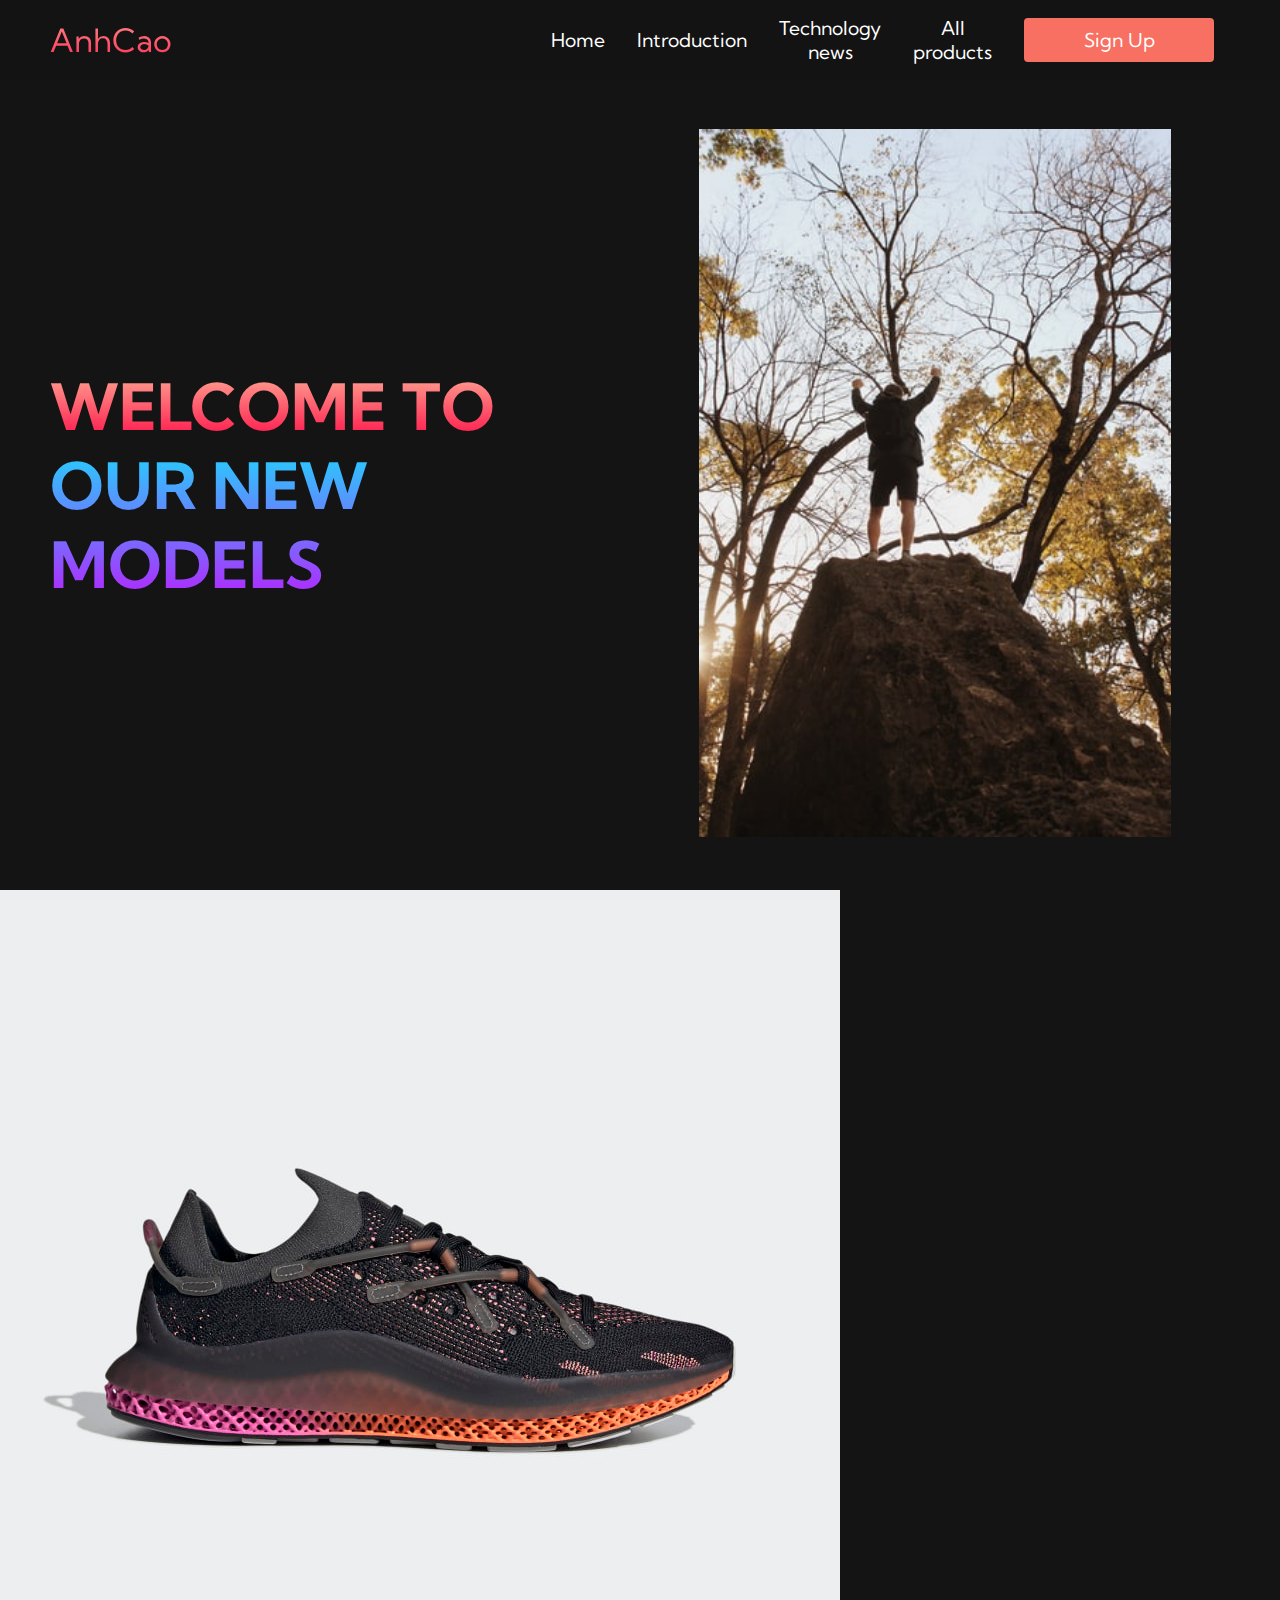
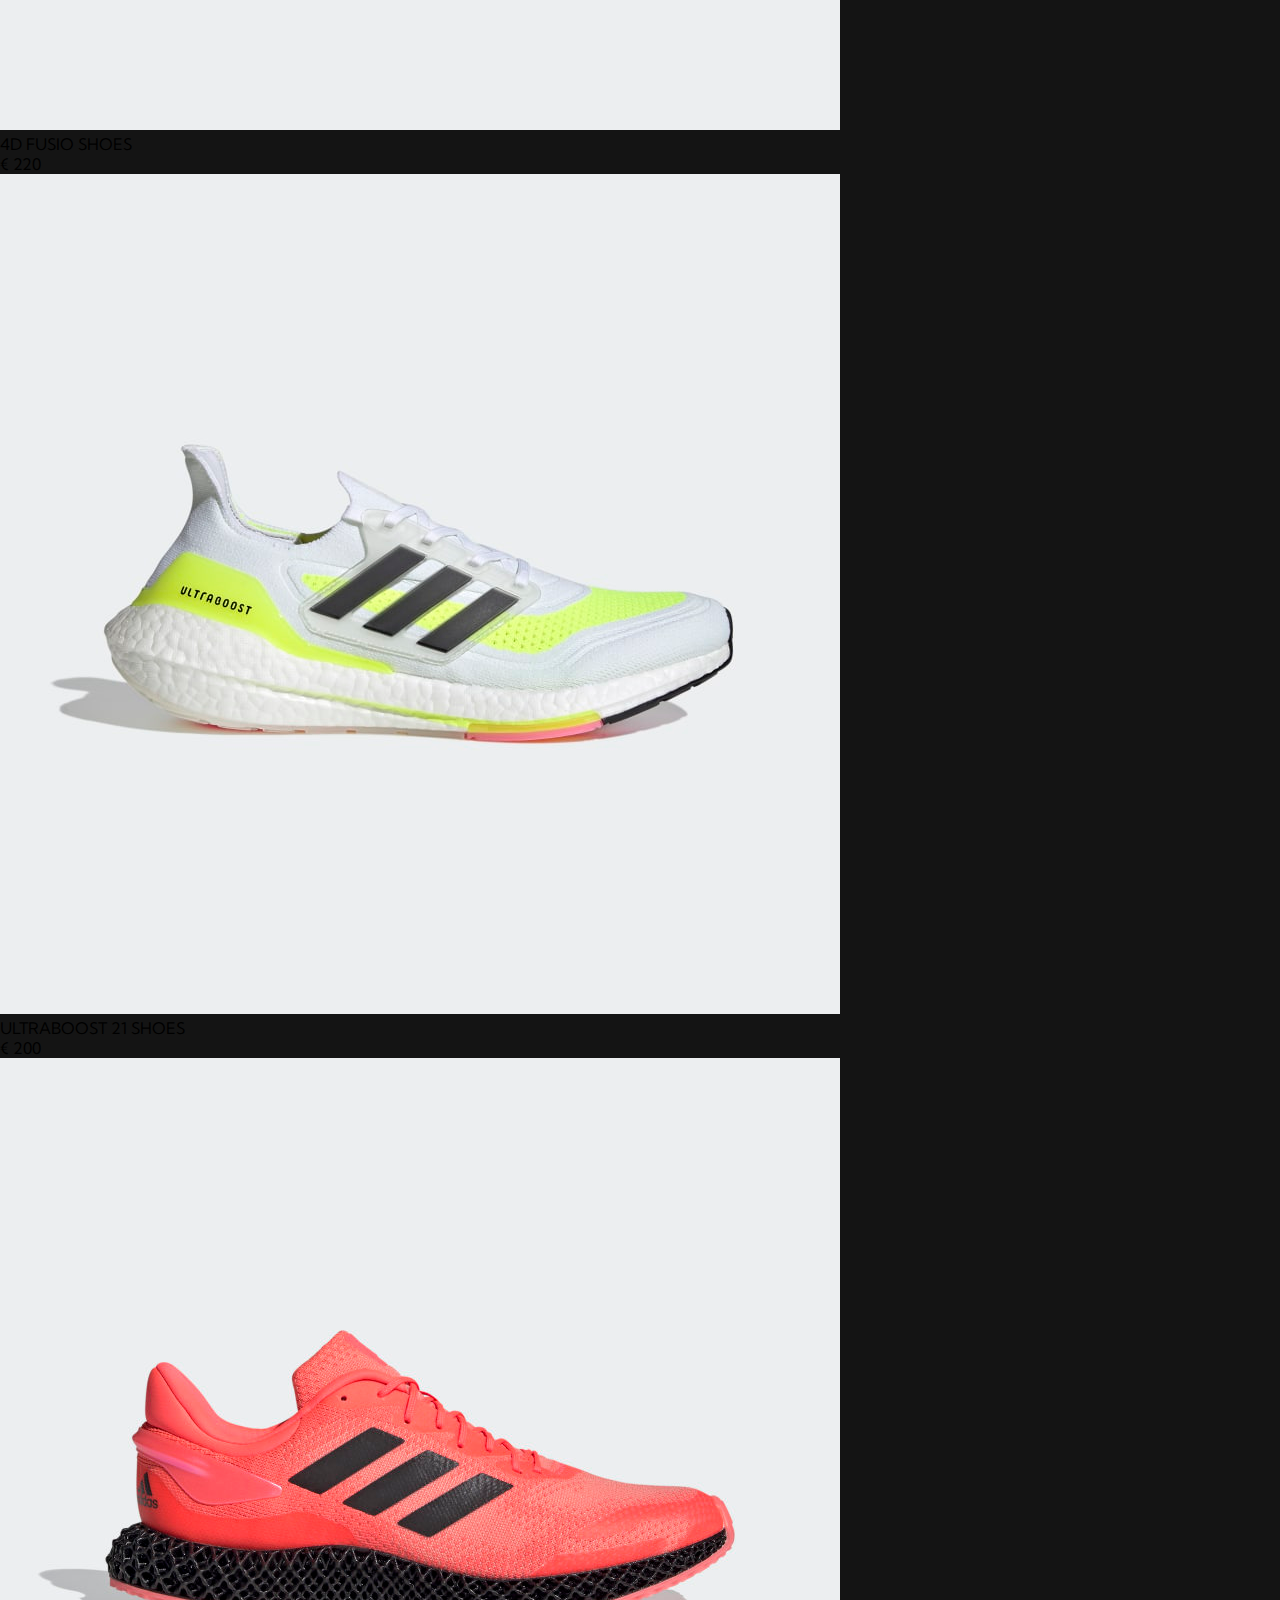
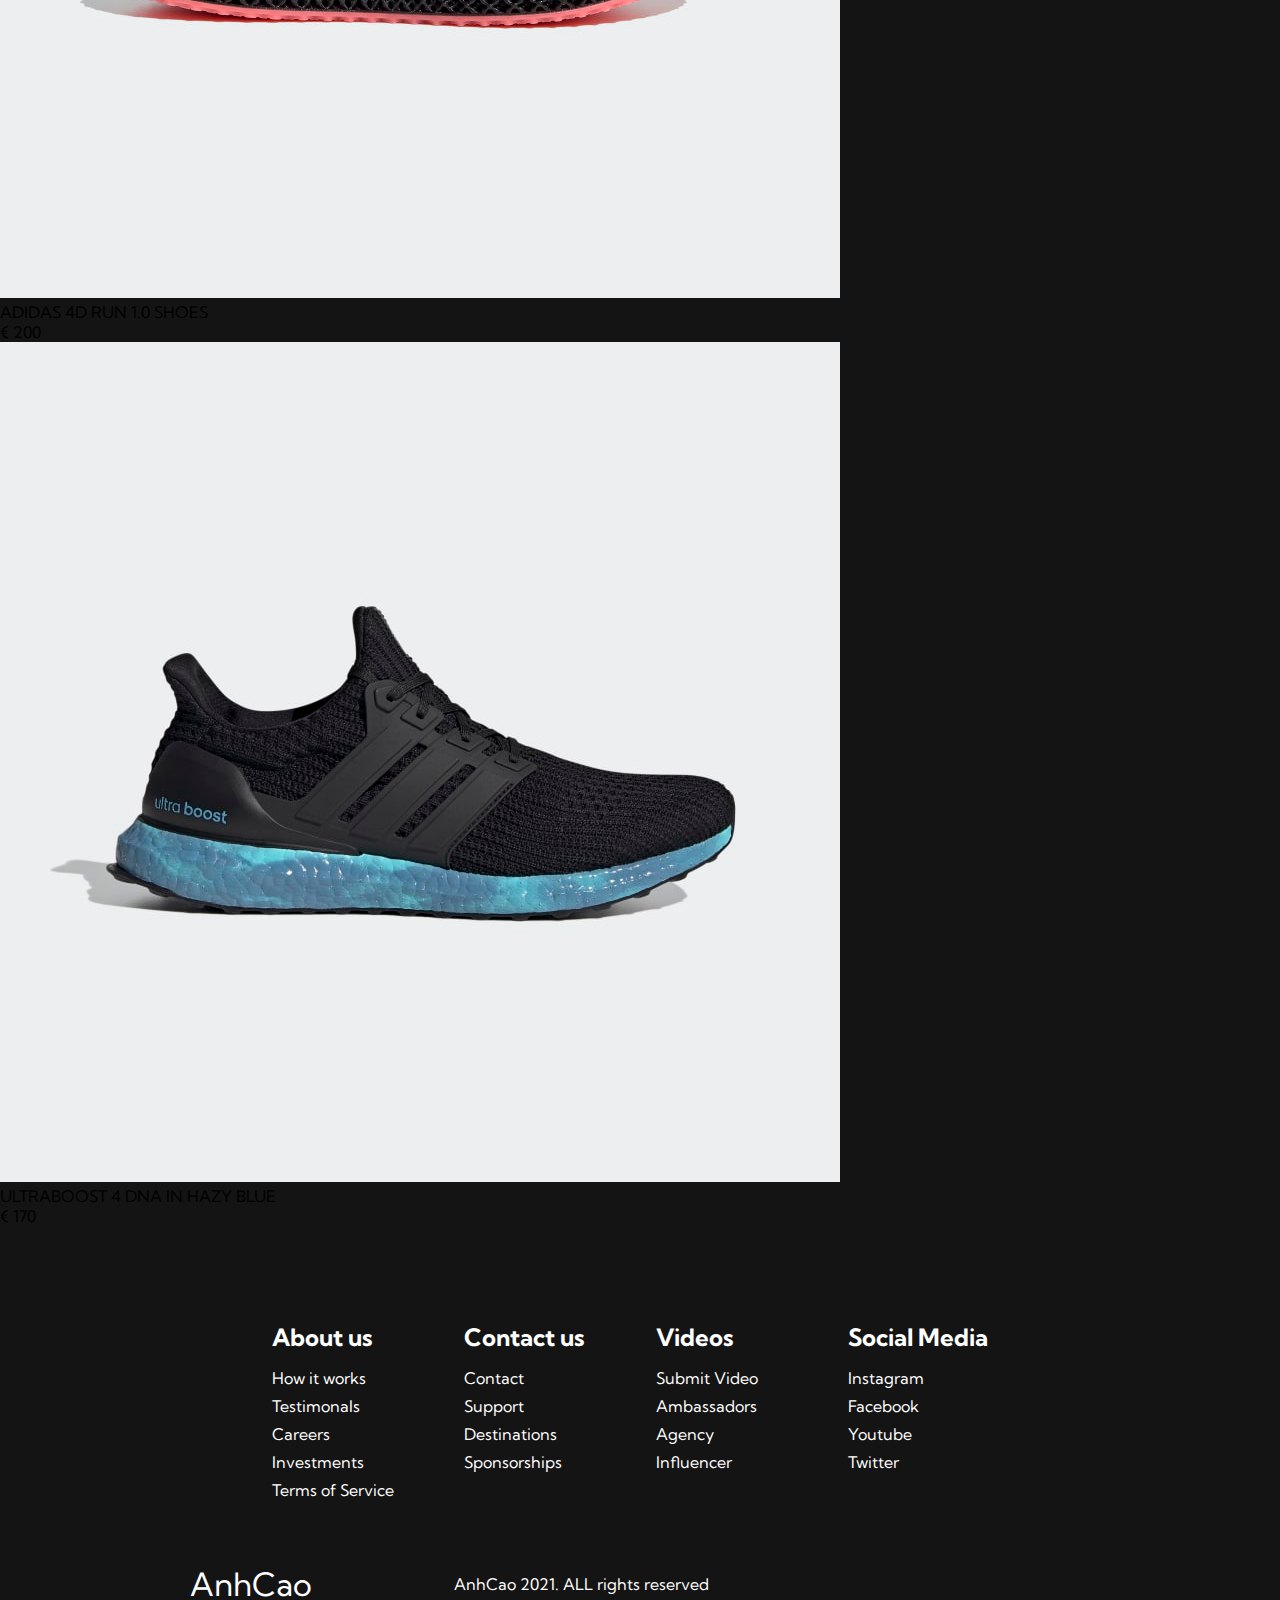
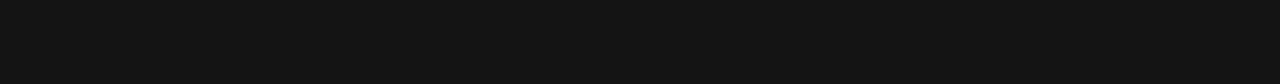
==== adidas.html @ c52cccc0 "Add files via upload" ====
<!DOCTYPE html>
<html lang="en">
<head>
    <meta charset="UTF-8">
    <meta http-equiv="X-UA-Compatible" content="IE=edge">
    <meta name="viewport" content="width=device-width, initial-scale=1.0">
    <title>Shoes Website</title>
    <link rel="stylesheet" href="home.css">
    <link rel="preconnect" href="https://fonts.gstatic.com">
    <link href="https://fonts.googleapis.com/css2?family=Kumbh+Sans:wght@400;700&display=swap" rel="stylesheet">
</head>
<body>
    <!-- Navbar section -->
    <nav class="navbar">
        <div class="navbar__container"> 
           <a href="/" id="navbar__logo">AnhCao</a> 
           <div class="navbar__toggle" id="mobile-menu">
               <span class="bar"></span>
               <span class="bar"></span>
               <span class="bar"></span>
               

           </div>
           <ul class="navbar__menu">
            <li class="navbar__item">
                <a href="/" class="navbar__links"> Home </a>
            </li>
             <li class="navbar__item">
                 <a href="/intro.html" class="navbar__links"> Introduction </a>
             </li>
             <li class="navbar__item">
                 <a href="/tech.html" class="navbar__links"> Technology news </a>
             </li>
             <li class="navbar__item">
                 <a href="/Products.html" class="navbar__links"> All products </a>
             </li>
             <li class="navbar__btn">
                 <a href="/" class="button">Sign Up</a>
             </li>
        </ul>
        </div>
    </nav>

    <!-- Hero Section  -->
    <div class="main">
        <div class="main__container">
            <div class="main__content">
                <h1> WELCOME TO  </h1>
                <h2> OUR NEW MODELS</h2>
                
            </div>
            <div class="main__img--container">
                <img src="images/pic5.jpg" alt="pic5" id="main__img">
            </div>
        </div>
    

        <!-- List items Section-->
    
        <div class="list_items">
            <div class= "grid">
                    <img src="images/pic6.jpg" alt="pic6" >
                    <p>4D FUSIO SHOES</p>
                    <p>€ 220</p>
            </div>
            <div class="grid">
                <img src="images/pic7.jpg" alt="pic7">
                <p>ULTRABOOST 21 SHOES</p>
                <p>€ 200</p>
            </div>
            <div class="grid">
                <img src="images/pic8.jpg" alt="pic8">
                <p>ADIDAS 4D RUN 1.0 SHOES </p>
                <p>€ 200</p>
            </div>
            <div class="grid">
                <img src="images/pic9.jpg" alt="pic9">
                <p>ULTRABOOST 4 DNA IN HAZY BLUE</p>
                <p>€ 170</p>
            </div>
        
        </div>
    </div>
    <!-- Footer Section -->
    <div class="footer__container">
        <div class="footer__links">
            <div class="footer__link--wrapper">
                <div class="footer__link--items">
                    <h2>About us</h2>
                    <a href="/sign__up">How it works</a>
                    <a href="/">Testimonals</a>
                    <a href="/">Careers</a>
                    <a href="/">Investments</a>
                    <a href="/">Terms of Service</a>
                </div>
                <div class="footer__link--items">
                    <h2>Contact us</h2>
                    <a href="/">Contact</a>
                    <a href="/">Support</a>
                    <a href="/">Destinations</a>
                    <a href="/">Sponsorships</a>                   
                </div>
            </div>
            <div class="footer__link--wrapper">
                <div class="footer__link--items">
                    <h2>Videos</h2>
                    <a href="/">Submit Video</a>
                    <a href="/">Ambassadors</a>
                    <a href="/">Agency</a>
                    <a href="/">Influencer</a>
                </div>
                <div class="footer__link--items">
                    <h2>Social Media</h2>
                    <a href="/">Instagram</a>
                    <a href="/">Facebook</a>
                    <a href="/">Youtube</a>
                    <a href="/">Twitter</a>
                </div>
            </div>
        </div>
        <div class="social__media">
            <div class="social__media--wrap">
                <div class="footer__logo">
                    <a href="/" id="footer__logo"><i class="/"></i>AnhCao</a>
                </div>
                <p class="website__rights">AnhCao 2021. ALL rights reserved</p>
                <div class="social__icons">
                    <a href="/" class="social__icon--link" target="_blank">
                    <i class="fab fa-facebook"></i>
                </a>
                <a href="/" class="social__icon--link" target="_blank">
                    <i class="fab fa-instagram"></i>
                </a>
                <a href="/" class="social__icon--link" target="_blank">
                    <i class="fab fa-twitter"></i>
                </a>
                <a href="/" class="social__icon--link" target="_blank">
                    <i class="fab fa-youtube"></i>
                </a>
                </div>
            </div>
        </div>
    </div>

    <script src="app.js"></script>
</body>
</html>
---- home.css ----
* {
    box-sizing: border-box;
    margin: 0;
    padding: 0;
    font-family: 'Kumbh Sans', sans-serif ;
}

.navbar{
    background: #131313;
    height: 80px;
    display: flex; 
    justify-content: center;
    align-items: center;
    font-size: 1.2rem;
    position: sticky;
    top: 0;
    z-index: 999;
}

.navbar__container {
    display: flex;
    justify-content: space-between;
    height: 80px;
    z-index: 1;
    width: 100%;
    max-width: 1300px;
    margin: 0 auto;
    padding:  0 50px;
}

#navbar__logo{
    background-color: #ff8177;
    background-image: linear-gradient(to top, #ff0844 0%, #ffb199 100%);
    background-size: 100%;
    -webkit-background-clip: text;
    -moz-background-clip: text;
    -webkit-text-fill-color: transparent;
    -moz-text-fill-color: transparent;
    display: flex;
    align-items: center;
    cursor: pointer;
    text-decoration: none;
    font-size: 2rem;
}

.fa-gem{
    margin-right: 0.5rem;
}

.navbar__menu{
    display: flex;
    align-items: center;
    list-style: none;
    text-align:  center;
}

.navbar__item{
    height: 80px;
}

.navbar__links{
    color: #fff;
    display: flex;
    align-items: center;
    justify-content: center;
    text-decoration: none;
    padding: 0 1rem;
    height: 100%;
}

.navbar__btn{
    display: flex;
    justify-content: center;
    align-items: center;
    padding: 0 1rem;
    width: 100%;
}

.button{
    display: flex;
    justify-content: center;
    align-items: center;
    text-decoration: none;
    padding: 10px 20px;
    height: 100%;
    width: 100%;
    border: none;
    outline: none;
    border-radius: 4px;
    background: #f77062;
    color: #fff;
}

.button:hover {
    background: #4837ff;
    transition: all 0.3s ease;
}

.navbar__links:hover {
    color: #f77062;
    transition: all 0.3s ease;
}

@media screen and (max-width: 960px) {
    .navbar__container {
        display: flex;
        justify-content: space-between;
        height: 80px;
        z-index: 1;
        width: 100%;
        max-width: 1300px;
        padding: 0;
    }

    .navbar__menu {
        display: grid;
        grid-template-columns: auto;
        margin: 0;
        width: 100%;
        position: absolute;
        top: -1000px;
        opacity: 0; 
        transition: all 0.5s ease;
        height: 50vh;
        z-index: -1;
        background: #131313;
    }

    .navbar__menu.active {
        background:  #131313;
        top: 100%;
        opacity: 1;
        transition: all 0.5s ease;
        z-index: 99;
        height: 50vh;
        font-size: 1.6rem;
    }

    #navbar__logo {
        padding-left: 25px;
    }

    .navbar__toggle .bar{
        width: 25px;
        height: 3px;
        margin: 5px auto;
        transition: all 0.3s ease-in-out;
        background: #fff;
    }

    .navbar__item{
        width: 100%;
    }

    .navbar__links {
        text-align: center;
        padding: 2rem;
        width: 100%;
        display: table;
    }

    #mobile-menu {
        position: absolute;
        top: 20%;
        right: 5%;
        transform: translate(5%, 20%);
    }

    .navbar__btn{
        padding-bottom: 2rem;
    }

    .button {
        display: flex;
        justify-content: center;
        align-items: center;
        width: 80%;
        height: 80px;
        margin: 0;
    }

    .navbar__toggle .bar{
        display: block;
        cursor: pointer;
    }

    #mobile-menu.is-active .bar:nth-child(2){
        opacity: 0;
    }

    #mobile-menu.is-active .bar:nth-child(1){
        transform: translate(8px) rotate(45deg); 
    }

    #mobile-menu.is-active .bar:nth-child(3){
        transform: translate(-8px) rotate(-45deg); 
    }
    
}

/* Hero Section CSS*/
.main {
    background-color:  #141414;
}

.main__container {
    display:  grid; 
    grid-template-columns:  1fr 1fr;
    align-items: center;
    justify-self: center;
    margin:  0 auto;
    height: 90vh;
    background-color: #141414;
    z-index: 1;
    width: 100%;
    max-width: 1300px;
    padding: 0 50px; 
}

.main__content h1 {
    font-size: 4rem;
    background-color: #ff8177;
    background-image: linear-gradient(to top, #ff0844 0%, #ffb199 100%);
    background-size:  100%;
    -webkit-background-clip: text;
    -moz-background-clip: text;
    -webkit-text-fill-color: transparent;
    -moz-text-fill-color: transparent; 
}

.main__content h2 {
    font-size: 4rem;
    background-color: #ff8177;
    background-image: linear-gradient(to top, #b721ff 0%, #21d4fd 100%);
    background-size:  100%;
    -webkit-background-clip: text;
    -moz-background-clip: text;
    -webkit-text-fill-color: transparent;
    -moz-text-fill-color: transparent; 
}

.main__content p {
    margin-top: 1rem;
    font-size: 2rem;
    font-weight:  700;
    color : #fff;
}

.main__btn {
    font-size:  1rem;
    background-image: linear-gradient(to top, #f77062 0%, #fe5196 100%);
    padding: 14px 32px;
    border: none;
    border-radius: 4px;
    color: #fff;
    margin-top: 2rem;
    cursor: pointer;
    position: relative;
    transition: all 0.35s;
    outline: none;
}

.main__btn a {
    position: relative;
    z-index: 2;
    color: #fff;
    text-decoration: none;
}

.main__btn::after {
    position: absolute;
    content: '';
    top: 0;
    left: 0;
    width: 0;
    height: 100%;
    background: #4837ff;
    transition: all 0.35s;
    border-radius: 4px;
}

.main__btn:hover{
    color: #fff;
}

.main__btn:hover::after {
    width: 100%;
}

.main__img--container {
    text-align: center;
}

#main__img {
    height: 80%;
    width: 80%;
}

/* Mobile Responsive */
@media screen and (max-width: 768px) {
    .main__container {
        display: grid;
        grid-template-columns: auto;
        align-items: center;
        justify-self: center;
        width: 100%;
        margin: 0 auto;
        height: 90vh;
    } 

    .main__content {
        text-align: center;
        margin-bottom: 4rem;
    }

    .main__content h1 {
        font-size: 2.5rem;
        margin-top: 2rem;
    }

    .main__content h2 {
        font-size: 3rem;
    }

    .main__content p {
        margin-top: 1rem;
        font-size: 1.5rem;
    }
}

@media screen and (max-width: 480px) {
    .main__content h1 {
        font-size: 2rem;
        margin-top: 3rem;
    }

    .main__content h2 {
        font-size: 2rem;
    }

    .main__content p {
        margin-top: 2rem;
        font-size: 1.5rem;
    }

    .main__btn {
        padding: 12px 36px; 
        margin: 2.5rem 0;
    }
}

/* Services Section CSS */ 
.services {
    background: #141414;
    display: flex;
    flex-direction: column; 
    align-items:  center;
    height: 100vh;
}

.services h1 {
    background-color: #ff8177;
    background-image: linear-gradient(
        to right, 
        #ff8177 0%, 
        #ff867a 0%, 
        #ff8c7f 21%, 
        #f99185 52%, 
        #cf556c 78%, 
        #b12a5b 100%
    );
    background-size: 100%;
    margin-bottom: 5rem;
    font-size: 2.5rem;
    -webkit-background-clip: text;
    -moz-background-clip: text;
    -webkit-text-fill-color: transparent;
    -moz-text-fill-color: transparent; 
}

.services__container {
    display: flex; 
    justify-content: center;
    flex-wrap: wrap;
}

.services__card {
    margin: 1rem;
    height: 525px;
    width: 400px;
    border-radius: 4px;
    background-image: linear-gradient(
        to bottom, 
        rgba(0,0,0,0) 0%, 
        rgb(17, 17, 17, 0.6) 100%
        ), 
        url('/images/pic2.jpg');
        background-size: cover;
        position: relative;
        color: #fff;
}

.services__card:nth-child(2) {
    background-image: linear-gradient(
        to bottom, 
        rgba(0,0,0,0) 0%, 
        rgb(17, 17, 17, 0.6) 100%
        ), 
        url('/images/pic3.jpg');
}

.services h2 {
    position: absolute;
    top: 350px;
    left: 30px;
}

.services__card p {
    position: absolute;
    top: 400px;
    left: 30px;
}

.services__card button {
    color: #fff;
    padding: 10px 20px;
    border: none;
    outline: none;
    border-radius: 4px;
    background: #f77062;
    position: absolute;
    top: 440px;
    left: 30px;
    font-size: 1rem;
    cursor: pointer;
}

.services__card:hover {
    transform: scale(1.075);
    transition: 0.2s ease-in;
    cursor: pointer;
}

@media screen and (max-width: 960px) {
    .services {
        height: 1600px;
    }

    .services h1 {
        font-size: 2rem;
        margin-top: 12rem;
    }
}

@media screen and (max-width: 480px) {
    .services {
        height: 1400px;
    }

    .services h1 {
        font-size: 1.2rem;
    }

    .services__card {
        width: 300px;
    }
}

/* Footer CSS */
.footer__container {
    background-color: #141414;
    padding: 5rem 0;
    display: flex;
    flex-direction: column;
    justify-content: center;
    align-items: center;
}

#footer__logo {
    color: #fff;
    display: flex;
    align-items: center;
    cursor: pointer;
    text-decoration: none;  
    font-size: 2rem;
}

.footer__links {
    width: 100%;
    max-width: 1000px;
    display: flex;
    justify-content: center; 
}

.footer__link--wrapper {
    display: flex;
}

.footer__link--items {
    display: flex;
    flex-direction: column;
    align-items: flex-start;
    margin: 16px;
    text-align: left;
    width: 160px;
    box-sizing: border-box;
}

.footer__link--items h2 {
    margin-bottom: 16px;
}

.footer__link--items > h2 {
    color: #fff;
}

.footer__link--items a {
    color: #fff;
    text-decoration: none;
    margin-bottom: 0.5rem;
}

.footer__link--items a:hover {
    color: #e9e9e9;
    transition: 0.3s ease-out;
}

/* Social Icons */ 
.social__icon--link {
    color: #fff;
    font-size: 24px;
}

.social__media {
    max-width: 1000px;
    width: 100%;
}

.social__media--wrap {
    display: flex;
    justify-content: space-between;
    align-items: center;
    width: 90%;
    max-width: 1000px;
    margin: 40px auto 0 auto;
}

.social__icons {
    display: flex;
    justify-content:  space-between;
    align-items: center;
    width: 240px;
}

.social__logo {
    color: #fff;
    justify-self: flex-start;
    margin-left: 20px;
    cursor: pointer;
    text-decoration: none;
    font-size: 2rem;
    display: flex;
    align-items: center;
    margin-bottom:  16px;
}

.website__rights {
    color: #fff;
}

@media screen and (max-width: 820px) {
    .footer__links {
        padding-top:  2rem;
    }

    #footer__logo {
        margin-bottom: 2rem;
    }

    .website__rights {
        margin-bottom: 2rem;
    }

    .footer__links--wrapper {
        flex-direction: column;
    }

    .social__media--wrap {
        flex-direction: column;
    }
}

@media screen and (max-width: 480px) {
    .footer__links--items {
        margin: 0;
        padding: 10px;
        width: 100%;
    }
}
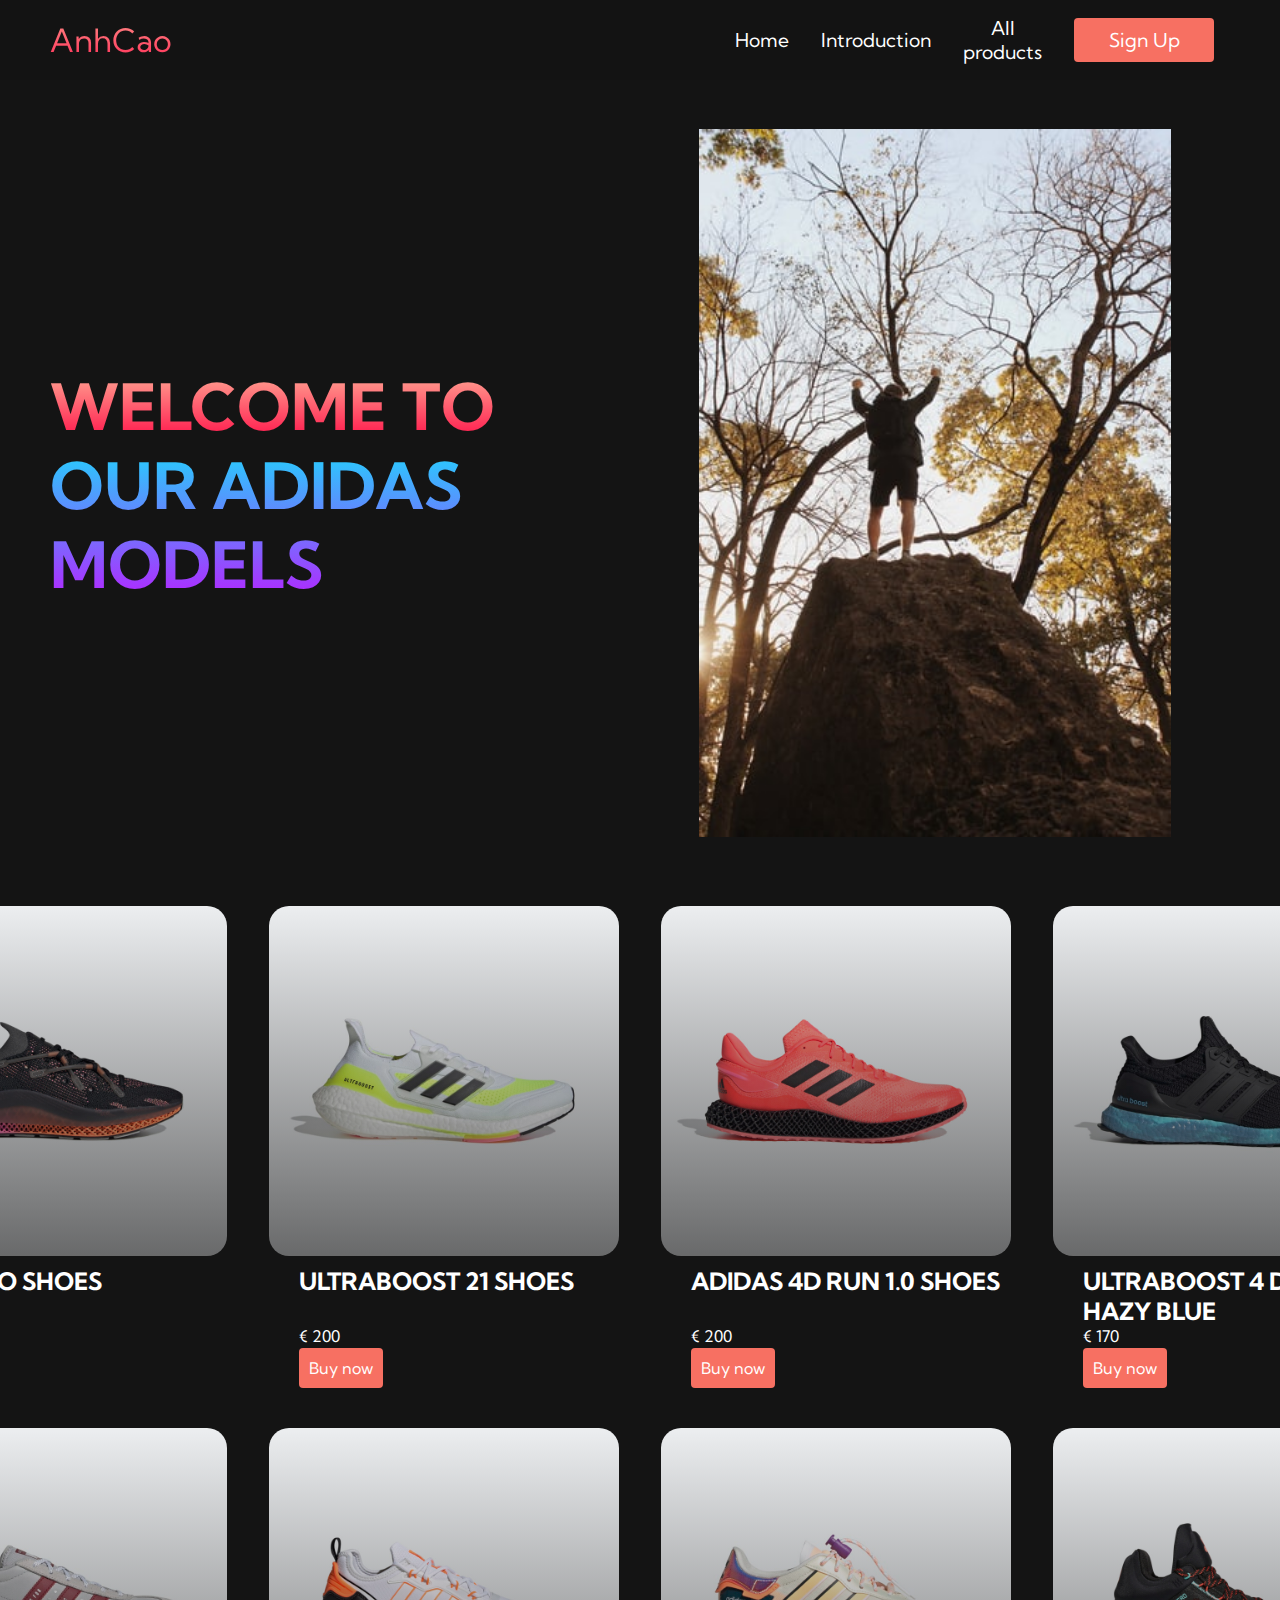
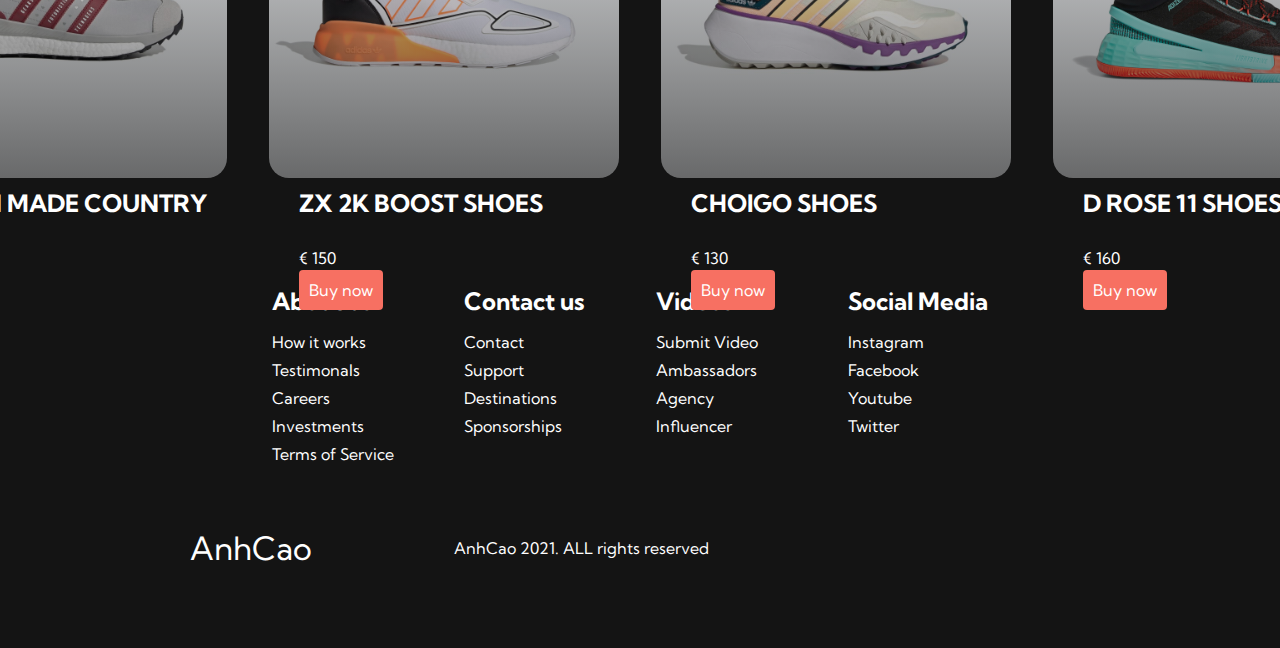
==== commit fe90daea: "Add files via upload" ====
--- a/adidas.html
+++ b/adidas.html
@@ -5,7 +5,7 @@
     <meta http-equiv="X-UA-Compatible" content="IE=edge">
     <meta name="viewport" content="width=device-width, initial-scale=1.0">
     <title>Shoes Website</title>
-    <link rel="stylesheet" href="home.css">
+    <link rel="stylesheet" href="adidas.css">
     <link rel="preconnect" href="https://fonts.gstatic.com">
     <link href="https://fonts.googleapis.com/css2?family=Kumbh+Sans:wght@400;700&display=swap" rel="stylesheet">
 </head>
@@ -29,9 +29,6 @@
                  <a href="/intro.html" class="navbar__links"> Introduction </a>
              </li>
              <li class="navbar__item">
-                 <a href="/tech.html" class="navbar__links"> Technology news </a>
-             </li>
-             <li class="navbar__item">
                  <a href="/Products.html" class="navbar__links"> All products </a>
              </li>
              <li class="navbar__btn">
@@ -46,41 +43,62 @@
         <div class="main__container">
             <div class="main__content">
                 <h1> WELCOME TO  </h1>
-                <h2> OUR NEW MODELS</h2>
+                <h2> OUR ADIDAS MODELS</h2>
                 
             </div>
             <div class="main__img--container">
                 <img src="images/pic5.jpg" alt="pic5" id="main__img">
             </div>
         </div>
+    </div>
+
+    <!-- Services Section-->
     
-
-        <!-- List items Section-->
-    
-        <div class="list_items">
-            <div class= "grid">
-                    <img src="images/pic6.jpg" alt="pic6" >
-                    <p>4D FUSIO SHOES</p>
+    <div class="services">
+        <div class= "services__container">
+            <div class="services__card">
+                    <h2>4D FUSIO SHOES</h2>
                     <p>€ 220</p>
+                    <button class="main__btn"><a href="/">Buy now</a></button>
             </div>
-            <div class="grid">
-                <img src="images/pic7.jpg" alt="pic7">
-                <p>ULTRABOOST 21 SHOES</p>
+            <div class="services__card">
+                    <h2>ULTRABOOST 21 SHOES</h2>
+                    <p>€ 200</p>
+                    <button class="main__btn"><a href="/">Buy now</a></button>
+            </div>
+            <div class="services__card">
+                    <h2>ADIDAS 4D RUN 1.0 SHOES</h2>
+                    <p>€ 200</p>
+                    <button class="main__btn"><a href="/">Buy now</a></button>
+            </div>
+            <div class="services__card">
+                    <h2>ULTRABOOST 4 DNA IN HAZY BLUE</h2>
+                    <p>€ 170</p>
+                    <button class="main__btn"><a href="/">Buy now</a></button>
+            </div>
+            <div class="services__card">
+                <h2>HUMAN MADE COUNTRY SHOES</h2>
                 <p>€ 200</p>
+                <button class="main__btn"><a href="/">Buy now</a></button>
             </div>
-            <div class="grid">
-                <img src="images/pic8.jpg" alt="pic8">
-                <p>ADIDAS 4D RUN 1.0 SHOES </p>
-                <p>€ 200</p>
+            <div class="services__card">
+                <h2>ZX 2K BOOST SHOES</h2>
+                <p>€ 150</p>
+                <button class="main__btn"><a href="/">Buy now</a></button>
             </div>
-            <div class="grid">
-                <img src="images/pic9.jpg" alt="pic9">
-                <p>ULTRABOOST 4 DNA IN HAZY BLUE</p>
-                <p>€ 170</p>
+            <div class="services__card">
+                <h2>CHOIGO SHOES</h2>
+                <p>€ 130</p>
+                <button class="main__btn"><a href="/">Buy now</a></button>
             </div>
-        
+            <div class="services__card">
+                <h2>D ROSE 11 SHOES</h2>
+                <p>€ 160</p>
+                <button class="main__btn"><a href="/">Buy now</a></button>
+            </div>
         </div>
     </div>
+
     <!-- Footer Section -->
     <div class="footer__container">
         <div class="footer__links">
--- a/adidas.css
+++ b/adidas.css
@@ -0,0 +1,629 @@
+* {
+    box-sizing: border-box;
+    margin: 0;
+    padding: 0;
+    font-family: 'Kumbh Sans', sans-serif ;
+}
+
+.navbar{
+    background: #131313;
+    height: 80px;
+    display: flex; 
+    justify-content: center;
+    align-items: center;
+    font-size: 1.2rem;
+    position: sticky;
+    top: 0;
+    z-index: 999;
+}
+
+.navbar__container {
+    display: flex;
+    justify-content: space-between;
+    height: 80px;
+    z-index: 1;
+    width: 100%;
+    max-width: 1300px;
+    margin: 0 auto;
+    padding:  0 50px;
+}
+
+#navbar__logo{
+    background-color: #ff8177;
+    background-image: linear-gradient(to top, #ff0844 0%, #ffb199 100%);
+    background-size: 100%;
+    -webkit-background-clip: text;
+    -moz-background-clip: text;
+    -webkit-text-fill-color: transparent;
+    -moz-text-fill-color: transparent;
+    display: flex;
+    align-items: center;
+    cursor: pointer;
+    text-decoration: none;
+    font-size: 2rem;
+}
+
+.fa-gem{
+    margin-right: 0.5rem;
+}
+
+.navbar__menu{
+    display: flex;
+    align-items: center;
+    list-style: none;
+    text-align:  center;
+}
+
+.navbar__item{
+    height: 80px;
+}
+
+.navbar__links{
+    color: #fff;
+    display: flex;
+    align-items: center;
+    justify-content: center;
+    text-decoration: none;
+    padding: 0 1rem;
+    height: 100%;
+}
+
+.navbar__btn{
+    display: flex;
+    justify-content: center;
+    align-items: center;
+    padding: 0 1rem;
+    width: 100%;
+}
+
+.button{
+    display: flex;
+    justify-content: center;
+    align-items: center;
+    text-decoration: none;
+    padding: 10px 20px;
+    height: 100%;
+    width: 100%;
+    border: none;
+    outline: none;
+    border-radius: 4px;
+    background: #f77062;
+    color: #fff;
+}
+
+.button:hover {
+    background: #4837ff;
+    transition: all 0.3s ease;
+}
+
+.navbar__links:hover {
+    color: #f77062;
+    transition: all 0.3s ease;
+}
+
+@media screen and (max-width: 960px) {
+    .navbar__container {
+        display: flex;
+        justify-content: space-between;
+        height: 80px;
+        z-index: 1;
+        width: 100%;
+        max-width: 1300px;
+        padding: 0;
+    }
+
+    .navbar__menu {
+        display: grid;
+        grid-template-columns: auto;
+        margin: 0;
+        width: 100%;
+        position: absolute;
+        top: -1000px;
+        opacity: 0; 
+        transition: all 0.5s ease;
+        height: 50vh;
+        z-index: -1;
+        background: #131313;
+    }
+
+    .navbar__menu.active {
+        background:  #131313;
+        top: 100%;
+        opacity: 1;
+        transition: all 0.5s ease;
+        z-index: 99;
+        height: 50vh;
+        font-size: 1.6rem;
+    }
+
+    #navbar__logo {
+        padding-left: 25px;
+    }
+
+    .navbar__toggle .bar{
+        width: 25px;
+        height: 3px;
+        margin: 5px auto;
+        transition: all 0.3s ease-in-out;
+        background: #fff;
+    }
+
+    .navbar__item{
+        width: 100%;
+    }
+
+    .navbar__links {
+        text-align: center;
+        padding: 2rem;
+        width: 100%;
+        display: table;
+    }
+
+    #mobile-menu {
+        position: absolute;
+        top: 20%;
+        right: 5%;
+        transform: translate(5%, 20%);
+    }
+
+    .navbar__btn{
+        padding-bottom: 2rem;
+    }
+
+    .button {
+        display: flex;
+        justify-content: center;
+        align-items: center;
+        width: 80%;
+        height: 80px;
+        margin: 0;
+    }
+
+    .navbar__toggle .bar{
+        display: block;
+        cursor: pointer;
+    }
+
+    #mobile-menu.is-active .bar:nth-child(2){
+        opacity: 0;
+    }
+
+    #mobile-menu.is-active .bar:nth-child(1){
+        transform: translate(8px) rotate(45deg); 
+    }
+
+    #mobile-menu.is-active .bar:nth-child(3){
+        transform: translate(-8px) rotate(-45deg); 
+    }
+    
+}
+
+/* Hero Section CSS*/
+.main {
+    background-color:  #141414;
+}
+
+.main__container {
+    display:  grid; 
+    grid-template-columns:  1fr 1fr;
+    align-items: center;
+    justify-self: center;
+    margin:  0 auto;
+    height: 90vh;
+    background-color: #141414;
+    z-index: 1;
+    width: 100%;
+    max-width: 1300px;
+    padding: 0 50px; 
+}
+
+.main__content h1 {
+    font-size: 4rem;
+    background-color: #ff8177;
+    background-image: linear-gradient(to top, #ff0844 0%, #ffb199 100%);
+    background-size:  100%;
+    -webkit-background-clip: text;
+    -moz-background-clip: text;
+    -webkit-text-fill-color: transparent;
+    -moz-text-fill-color: transparent; 
+}
+
+.main__content h2 {
+    font-size: 4rem;
+    background-color: #ff8177;
+    background-image: linear-gradient(to top, #b721ff 0%, #21d4fd 100%);
+    background-size:  100%;
+    -webkit-background-clip: text;
+    -moz-background-clip: text;
+    -webkit-text-fill-color: transparent;
+    -moz-text-fill-color: transparent; 
+}
+
+.main__content p {
+    margin-top: 1rem;
+    font-size: 2rem;
+    font-weight:  700;
+    color : #fff;
+}
+
+.main__btn {
+    font-size:  1rem;
+    background-image: linear-gradient(to top, #f77062 0%, #fe5196 100%);
+    padding: 14px 32px;
+    border: none;
+    border-radius: 4px;
+    color: #fff;
+    margin-top: 2rem;
+    cursor: pointer;
+    position: relative;
+    transition: all 0.35s;
+    outline: none;
+}
+
+.main__btn a {
+    position: relative;
+    z-index: 2;
+    color: #fff;
+    text-decoration: none;
+}
+
+.main__btn::after {
+    position: absolute;
+    content: '';
+    top: 0;
+    left: 0;
+    width: 0;
+    height: 100%;
+    background: #4837ff;
+    transition: all 0.35s;
+    border-radius: 4px;
+}
+
+.main__btn:hover{
+    color: #fff;
+}
+
+.main__btn:hover::after {
+    width: 100%;
+}
+
+.main__img--container {
+    text-align: center;
+}
+
+#main__img {
+    height: 80%;
+    width: 80%;
+}
+
+
+
+/* Mobile Responsive */
+@media screen and (max-width: 768px) {
+    .main__container {
+        display: grid;
+        grid-template-columns: auto;
+        align-items: center;
+        justify-self: center;
+        width: 100%;
+        margin: 0 auto;
+        height: 90vh;
+    } 
+
+    .main__content {
+        text-align: center;
+        margin-bottom: 4rem;
+    }
+
+    .main__content h1 {
+        font-size: 2.5rem;
+        margin-top: 2rem;
+    }
+
+    .main__content h2 {
+        font-size: 3rem;
+    }
+
+    .main__content p {
+        margin-top: 1rem;
+        font-size: 1.5rem;
+    }
+
+}
+
+@media screen and (max-width: 480px) {
+    .main__content h1 {
+        font-size: 2rem;
+        margin-top: 3rem;
+    }
+
+    .main__content h2 {
+        font-size: 2rem;
+    }
+
+    .main__content p {
+        margin-top: 2rem;
+        font-size: 1.5rem;
+    }
+
+    .main__btn {
+        padding: 12px 36px; 
+        margin: 2.5rem 0;
+    }
+
+}
+
+/* Services Section CSS */ 
+.services {
+    background: #141414; 
+    align-items:  center;
+    height: 100vh;
+}
+
+.services__container {
+    display: grid; 
+    justify-content: center;
+    grid-template-columns: auto auto auto auto;
+    grid-column-gap: 10px;
+    grid-row-gap: 140px;
+}
+
+.services__card {
+    margin: 1rem;
+    height: 350px;
+    width: 350px;
+    border-radius: 20px;
+    background-image: linear-gradient(
+        to bottom, 
+        rgba(0,0,0,0) 0%, 
+        rgb(17, 17, 17, 0.6) 100%
+        ), 
+        url('/images/pic6.jpg');
+        background-size: cover;
+        position: relative;
+        color: #fff;
+}
+
+.services__card:nth-child(2) {
+    background-image: linear-gradient(
+        to bottom, 
+        rgba(0,0,0,0) 0%, 
+        rgb(17, 17, 17, 0.6) 100%
+        ), 
+        url('/images/pic7.jpg');
+}
+
+.services__card:nth-child(3) {
+    background-image: linear-gradient(
+        to bottom, 
+        rgba(0,0,0,0) 0%, 
+        rgb(17, 17, 17, 0.6) 100%
+        ), 
+        url('/images/pic8.jpg');
+}
+
+.services__card:nth-child(4) {
+    background-image: linear-gradient(
+        to bottom, 
+        rgba(0,0,0,0) 0%, 
+        rgb(17, 17, 17, 0.6) 100%
+        ), 
+        url('/images/pic9.jpg');
+}
+
+.services__card:nth-child(5) {
+    background-image: linear-gradient(
+        to bottom, 
+        rgba(0,0,0,0) 0%, 
+        rgb(17, 17, 17, 0.6) 100%
+        ), 
+        url('/images/pic10.jpg');
+}
+
+.services__card:nth-child(6) {
+    background-image: linear-gradient(
+        to bottom, 
+        rgba(0,0,0,0) 0%, 
+        rgb(17, 17, 17, 0.6) 100%
+        ), 
+        url('/images/pic11.jpg');
+}
+
+.services__card:nth-child(7) {
+    background-image: linear-gradient(
+        to bottom, 
+        rgba(0,0,0,0) 0%, 
+        rgb(17, 17, 17, 0.6) 100%
+        ), 
+        url('/images/pic12.jpg');
+}
+
+.services__card:nth-child(8) {
+    background-image: linear-gradient(
+        to bottom, 
+        rgba(0,0,0,0) 0%, 
+        rgb(17, 17, 17, 0.6) 100%
+        ), 
+        url('/images/pic13.jpg');
+}
+
+.services h2 {
+    position: absolute;
+    top: 360px;
+    left: 30px;
+}
+
+.services__card p {
+    position: absolute;
+    top: 420px;
+    left: 30px;
+}
+
+.services__card button {
+    color: #fff;
+    padding: 10px 10px;
+    border: none;
+    outline: none;
+    border-radius: 4px;
+    background: #f77062;
+    position: absolute;
+    top: 410px;
+    left: 30px;
+    font-size: 1rem;
+    cursor: pointer;
+}
+
+.services__card:hover {
+    transform: scale(1.075);
+    transition: 0.2s ease-in;
+    cursor: pointer;
+}
+
+@media screen and (max-width: 960px) {
+    .services {
+        height: 1600px;
+    }
+
+}
+
+@media screen and (max-width: 480px) {
+    .services {
+        height: 1400px;
+    }
+
+    .services__card {
+        width: 300px;
+    }
+}
+
+/* Footer CSS */
+.footer__container {
+    background-color: #141414;
+    padding: 5rem 0;
+    display: flex;
+    flex-direction: column;
+    justify-content: center;
+    align-items: center;
+}
+
+#footer__logo {
+    color: #fff;
+    display: flex;
+    align-items: center;
+    cursor: pointer;
+    text-decoration: none;  
+    font-size: 2rem;
+}
+
+.footer__links {
+    width: 100%;
+    max-width: 1000px;
+    display: flex;
+    justify-content: center; 
+}
+
+.footer__link--wrapper {
+    display: flex;
+}
+
+.footer__link--items {
+    display: flex;
+    flex-direction: column;
+    align-items: flex-start;
+    margin: 16px;
+    text-align: left;
+    width: 160px;
+    box-sizing: border-box;
+}
+
+.footer__link--items h2 {
+    margin-bottom: 16px;
+}
+
+.footer__link--items > h2 {
+    color: #fff;
+}
+
+.footer__link--items a {
+    color: #fff;
+    text-decoration: none;
+    margin-bottom: 0.5rem;
+}
+
+.footer__link--items a:hover {
+    color: #e9e9e9;
+    transition: 0.3s ease-out;
+}
+
+/* Social Icons */ 
+.social__icon--link {
+    color: #fff;
+    font-size: 24px;
+}
+
+.social__media {
+    max-width: 1000px;
+    width: 100%;
+}
+
+.social__media--wrap {
+    display: flex;
+    justify-content: space-between;
+    align-items: center;
+    width: 90%;
+    max-width: 1000px;
+    margin: 40px auto 0 auto;
+}
+
+.social__icons {
+    display: flex;
+    justify-content:  space-between;
+    align-items: center;
+    width: 240px;
+}
+
+.social__logo {
+    color: #fff;
+    justify-self: flex-start;
+    margin-left: 20px;
+    cursor: pointer;
+    text-decoration: none;
+    font-size: 2rem;
+    display: flex;
+    align-items: center;
+    margin-bottom:  16px;
+}
+
+.website__rights {
+    color: #fff;
+}
+
+@media screen and (max-width: 820px) {
+    .footer__links {
+        padding-top:  2rem;
+    }
+
+    #footer__logo {
+        margin-bottom: 2rem;
+    }
+
+    .website__rights {
+        margin-bottom: 2rem;
+    }
+
+    .footer__links--wrapper {
+        flex-direction: column;
+    }
+
+    .social__media--wrap {
+        flex-direction: column;
+    }
+}
+
+@media screen and (max-width: 480px) {
+    .footer__links--items {
+        margin: 0;
+        padding: 10px;
+        width: 100%;
+    }
+}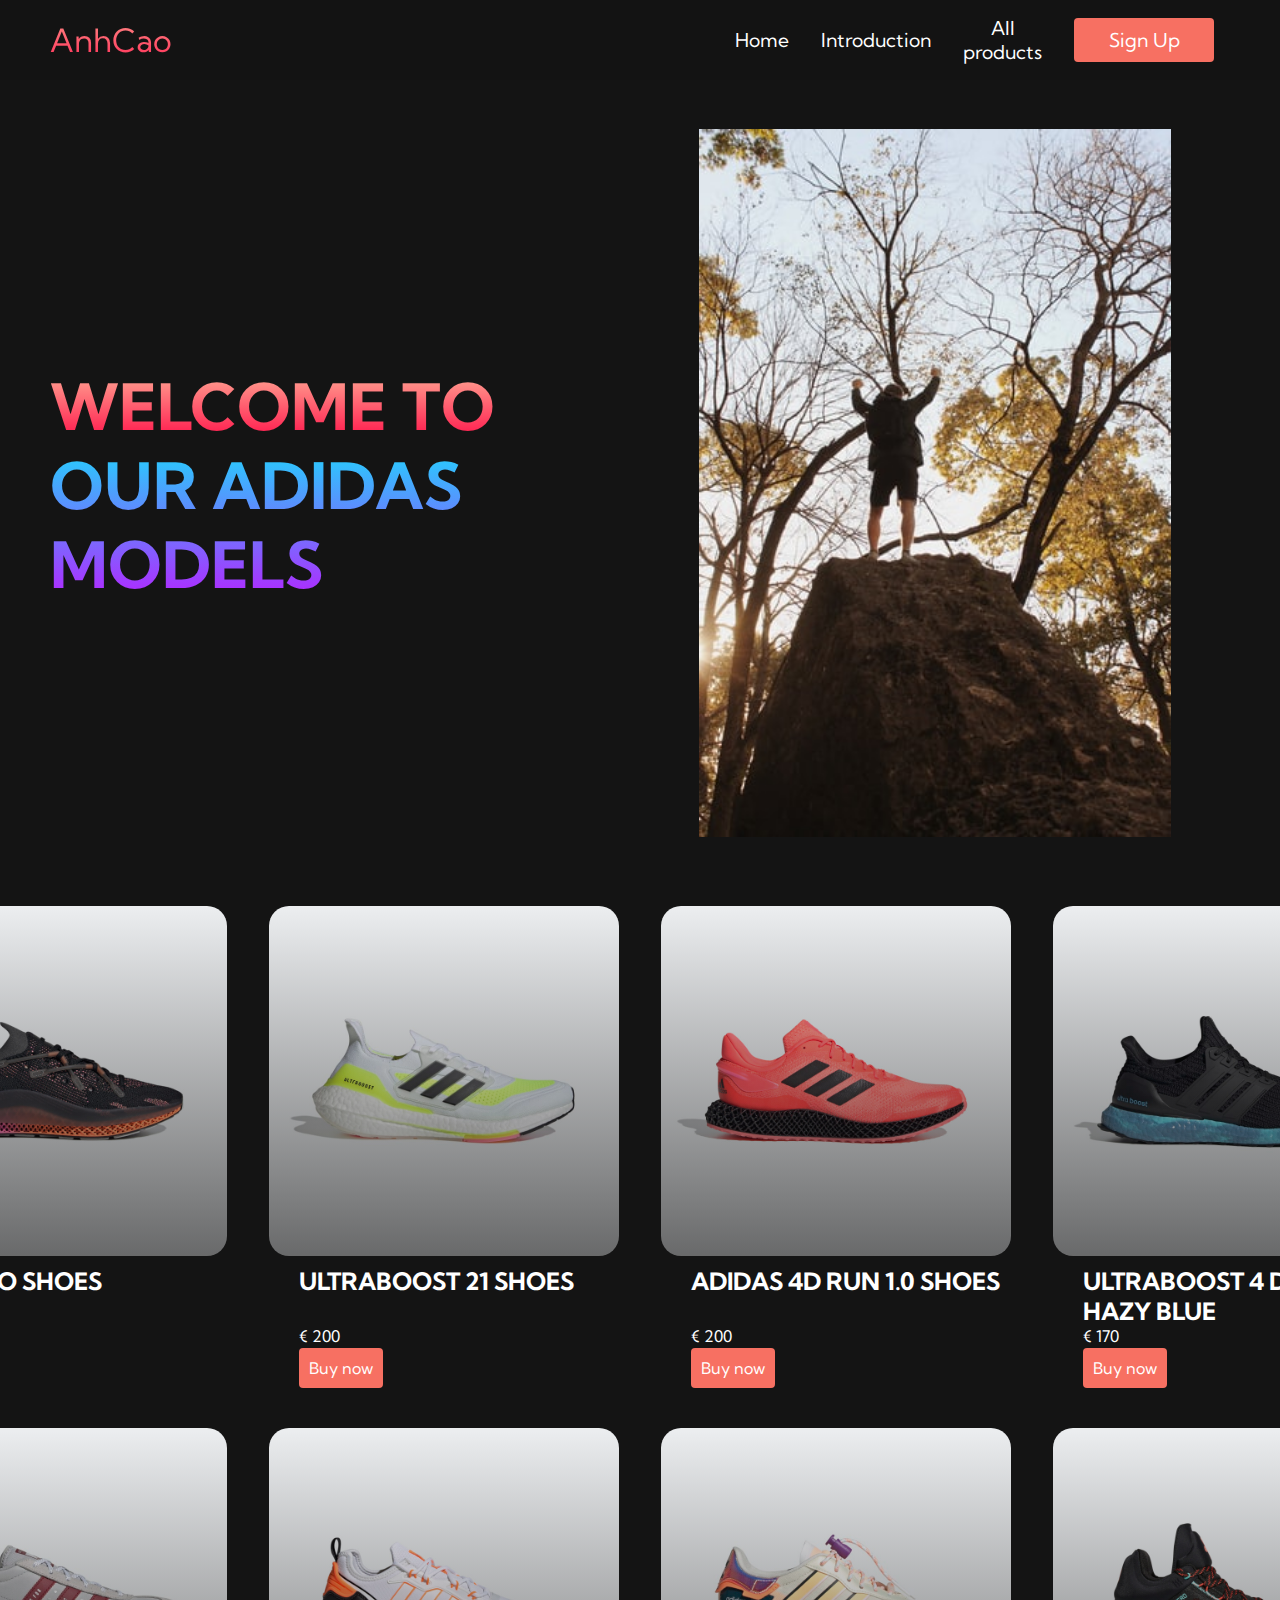
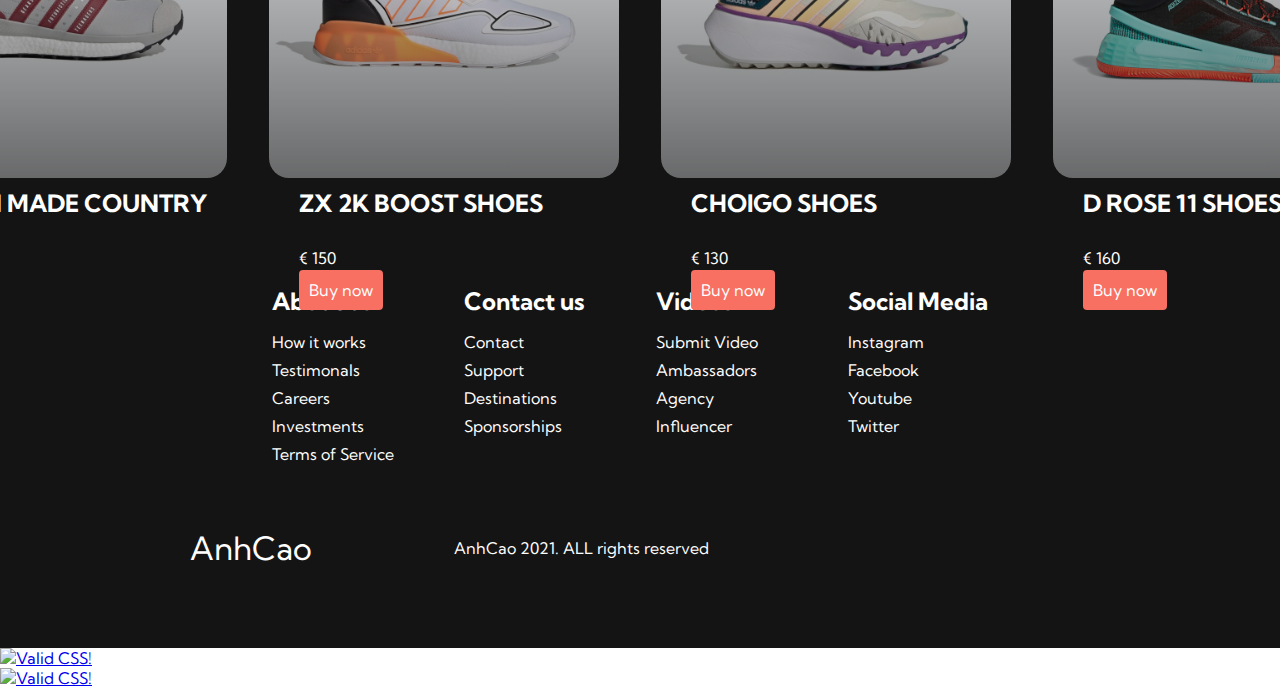
==== commit 16fd430c: "Add files via upload" ====
--- a/adidas.html
+++ b/adidas.html
@@ -59,42 +59,42 @@
             <div class="services__card">
                     <h2>4D FUSIO SHOES</h2>
                     <p>€ 220</p>
-                    <button class="main__btn"><a href="/">Buy now</a></button>
+                    <button class="main__btn">Buy now</button>
             </div>
             <div class="services__card">
                     <h2>ULTRABOOST 21 SHOES</h2>
                     <p>€ 200</p>
-                    <button class="main__btn"><a href="/">Buy now</a></button>
+                    <button class="main__btn">Buy now</button>
             </div>
             <div class="services__card">
                     <h2>ADIDAS 4D RUN 1.0 SHOES</h2>
                     <p>€ 200</p>
-                    <button class="main__btn"><a href="/">Buy now</a></button>
+                    <button class="main__btn">Buy now</button>
             </div>
             <div class="services__card">
                     <h2>ULTRABOOST 4 DNA IN HAZY BLUE</h2>
                     <p>€ 170</p>
-                    <button class="main__btn"><a href="/">Buy now</a></button>
+                    <button class="main__btn">Buy now</button>
             </div>
             <div class="services__card">
                 <h2>HUMAN MADE COUNTRY SHOES</h2>
                 <p>€ 200</p>
-                <button class="main__btn"><a href="/">Buy now</a></button>
+                <button class="main__btn">Buy now</button>
             </div>
             <div class="services__card">
                 <h2>ZX 2K BOOST SHOES</h2>
                 <p>€ 150</p>
-                <button class="main__btn"><a href="/">Buy now</a></button>
+                <button class="main__btn">Buy now</button>
             </div>
             <div class="services__card">
                 <h2>CHOIGO SHOES</h2>
                 <p>€ 130</p>
-                <button class="main__btn"><a href="/">Buy now</a></button>
+                <button class="main__btn">Buy now</button>
             </div>
             <div class="services__card">
                 <h2>D ROSE 11 SHOES</h2>
                 <p>€ 160</p>
-                <button class="main__btn"><a href="/">Buy now</a></button>
+                <button class="main__btn">Buy now</button>
             </div>
         </div>
     </div>
@@ -161,5 +161,20 @@
     </div>
 
     <script src="app.js"></script>
+
+    <!-- Validators Section-->
+    <p>
+        <a href="https://validator.w3.org/nu/?doc=http%3A%2F%2Fmyy.haaga-helia.fi%2F%7Ebgo532%2FODS%2FODS%2520project%2Fadidas.html">
+            <img style="border:0;width:88px;height:31px" src="http://jigsaw.w3.org/css-validator/images/vcss"
+                alt="Valid CSS!">
+        </a>
+    </p>
+
+    <p>
+        <a href="https://jigsaw.w3.org/css-validator/validator?uri=http%3A%2F%2Fmyy.haaga-helia.fi%2F~bgo532%2FODS%2FODS%2520project%2Fadidas.css">
+            <img style="border:0;width:88px;height:31px" src="http://jigsaw.w3.org/css-validator/images/vcss-blue" 
+                alt="Valid CSS!">
+        </a>
+    </p>
 </body>
 </html>--- a/adidas.css
+++ b/adidas.css
@@ -494,6 +494,13 @@
     .services__card {
         width: 300px;
     }
+
+    .services__container {
+        display: grid; 
+        grid-template-columns: auto auto;
+        grid-column-gap: 10px;
+        grid-row-gap: 140px;
+    }
 }
 
 /* Footer CSS */
